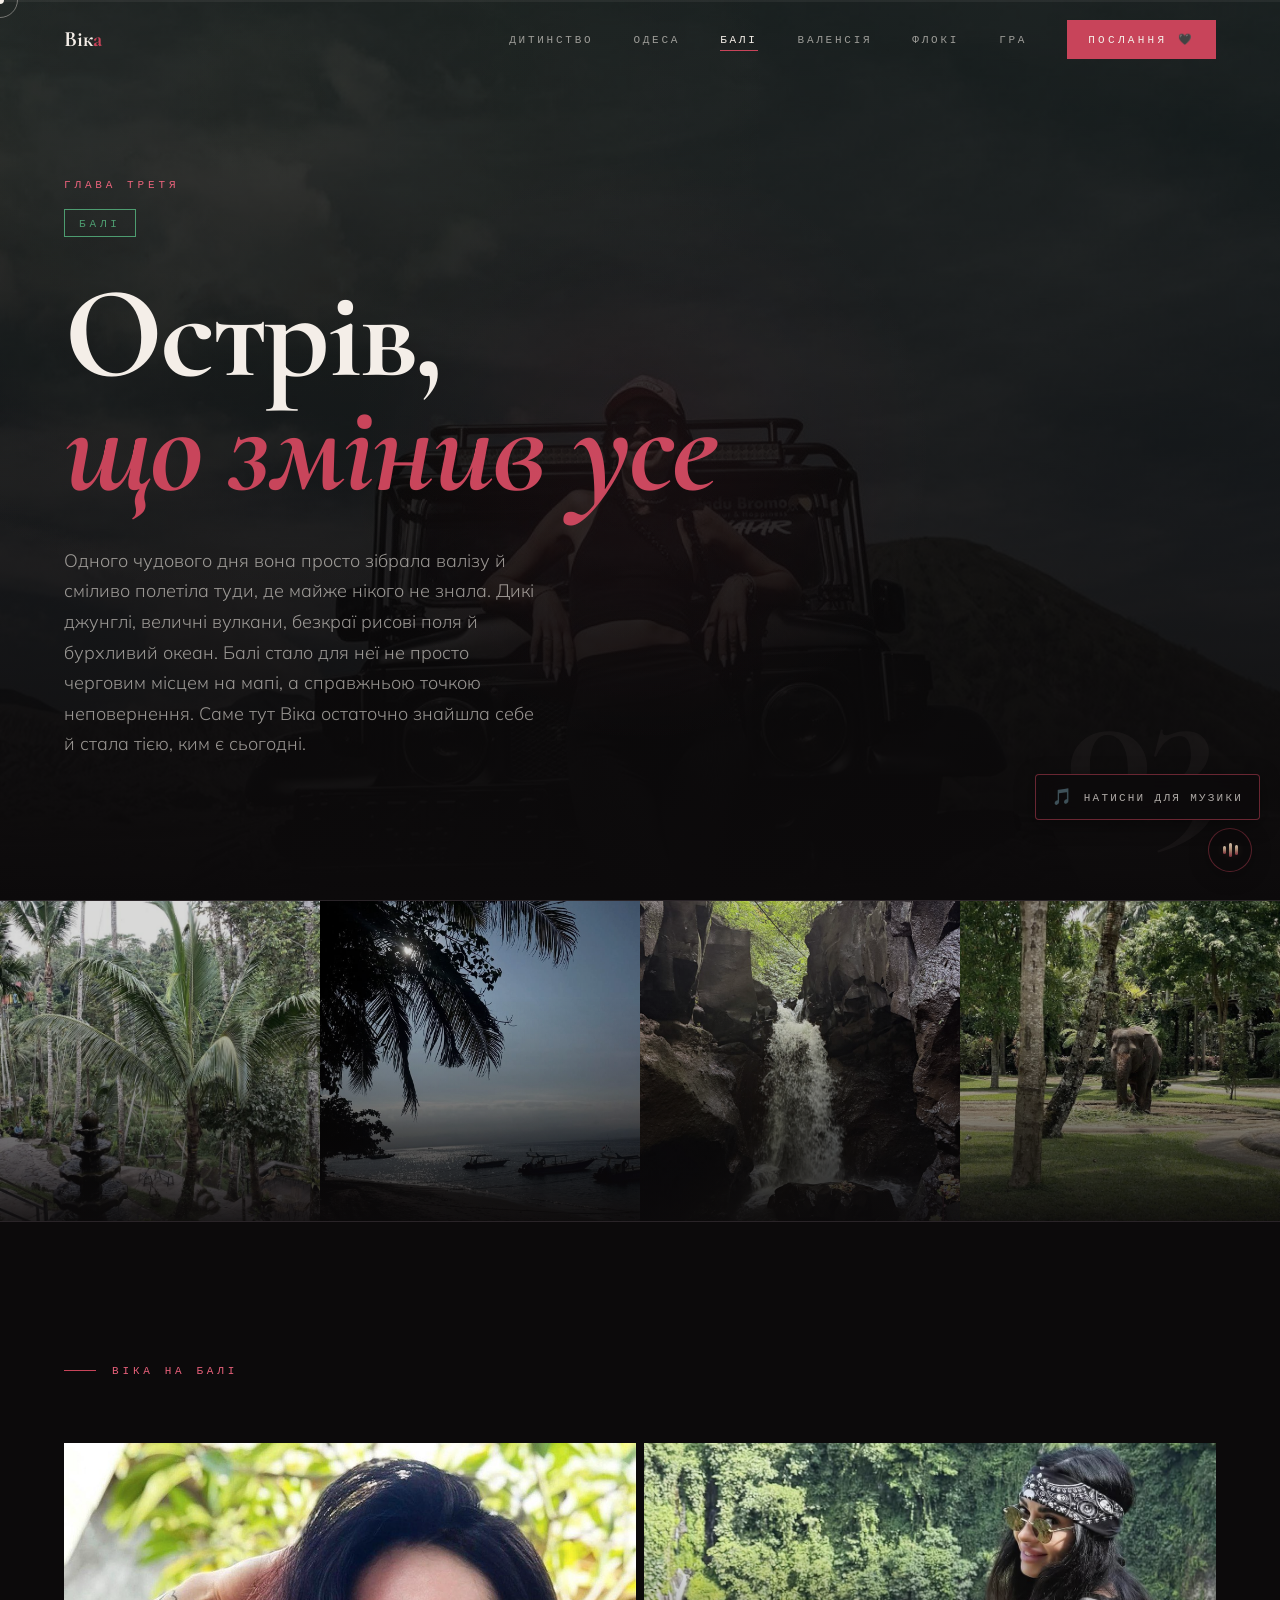
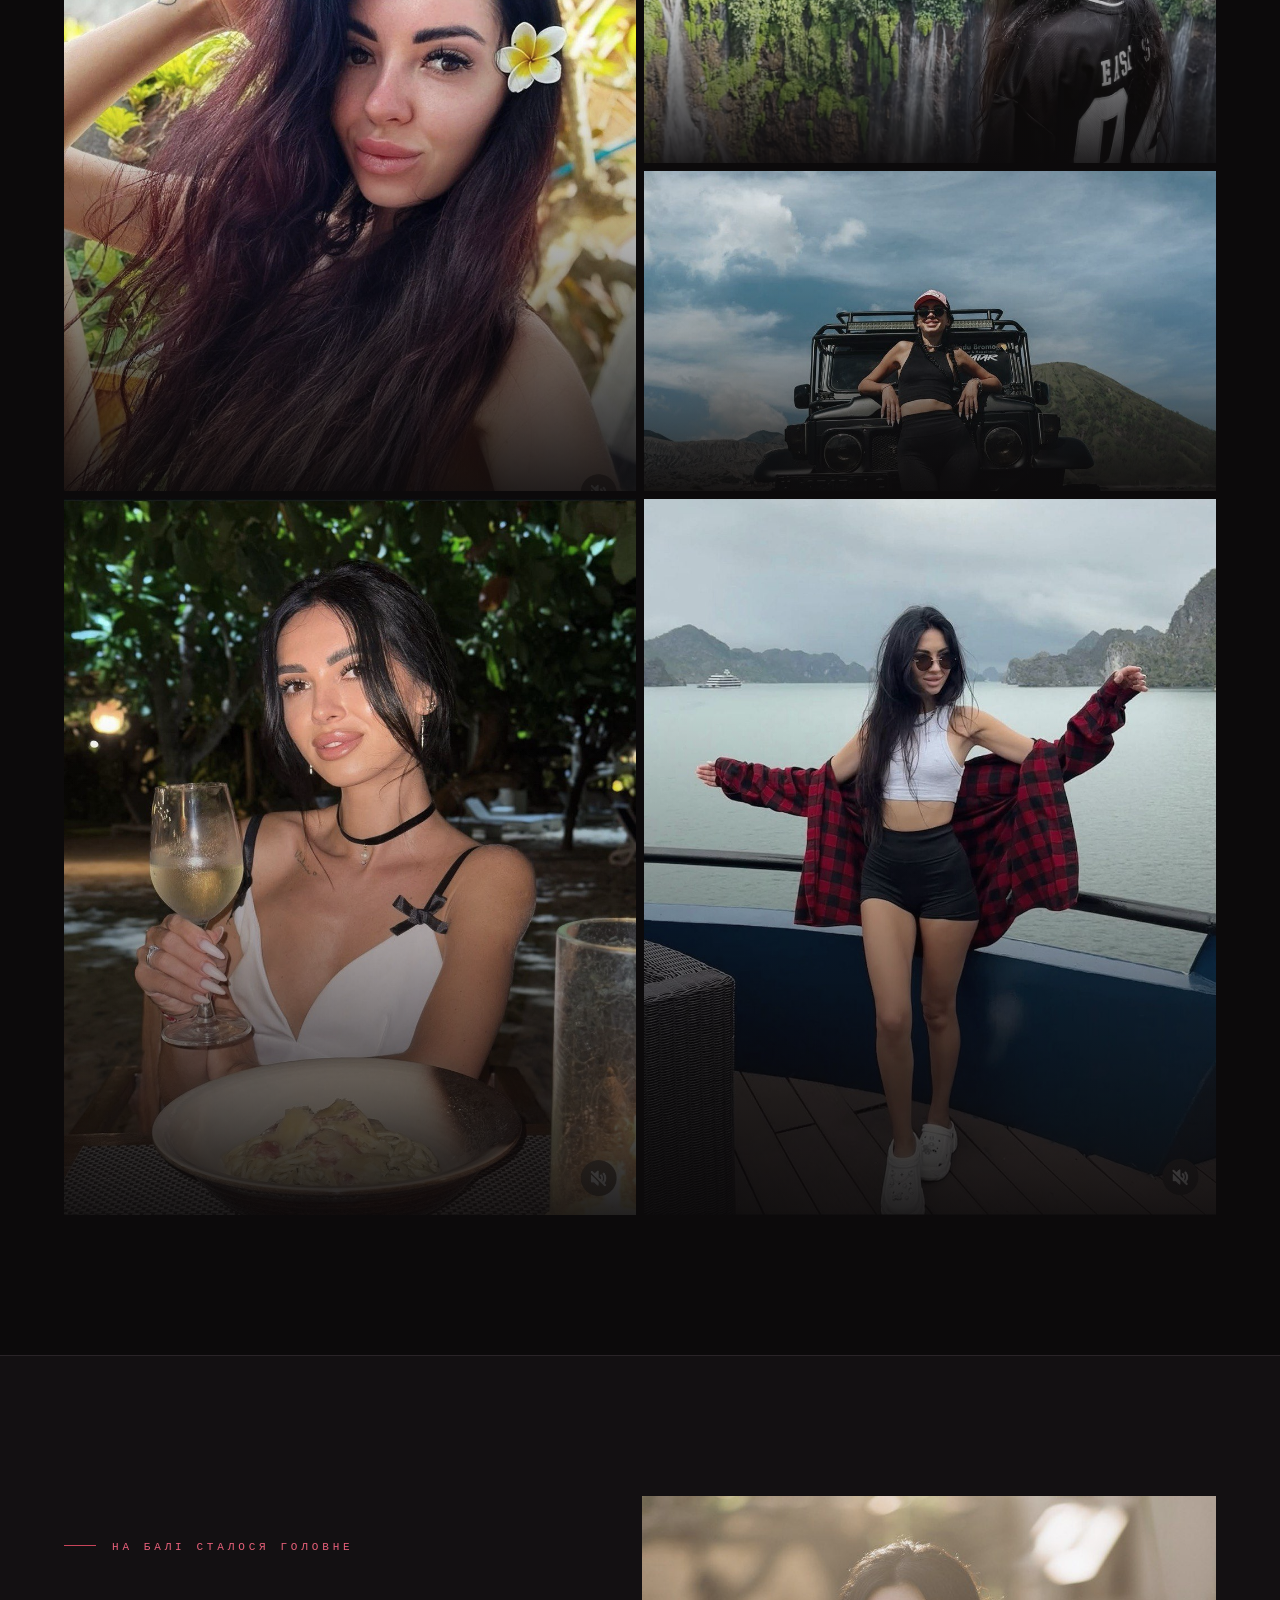
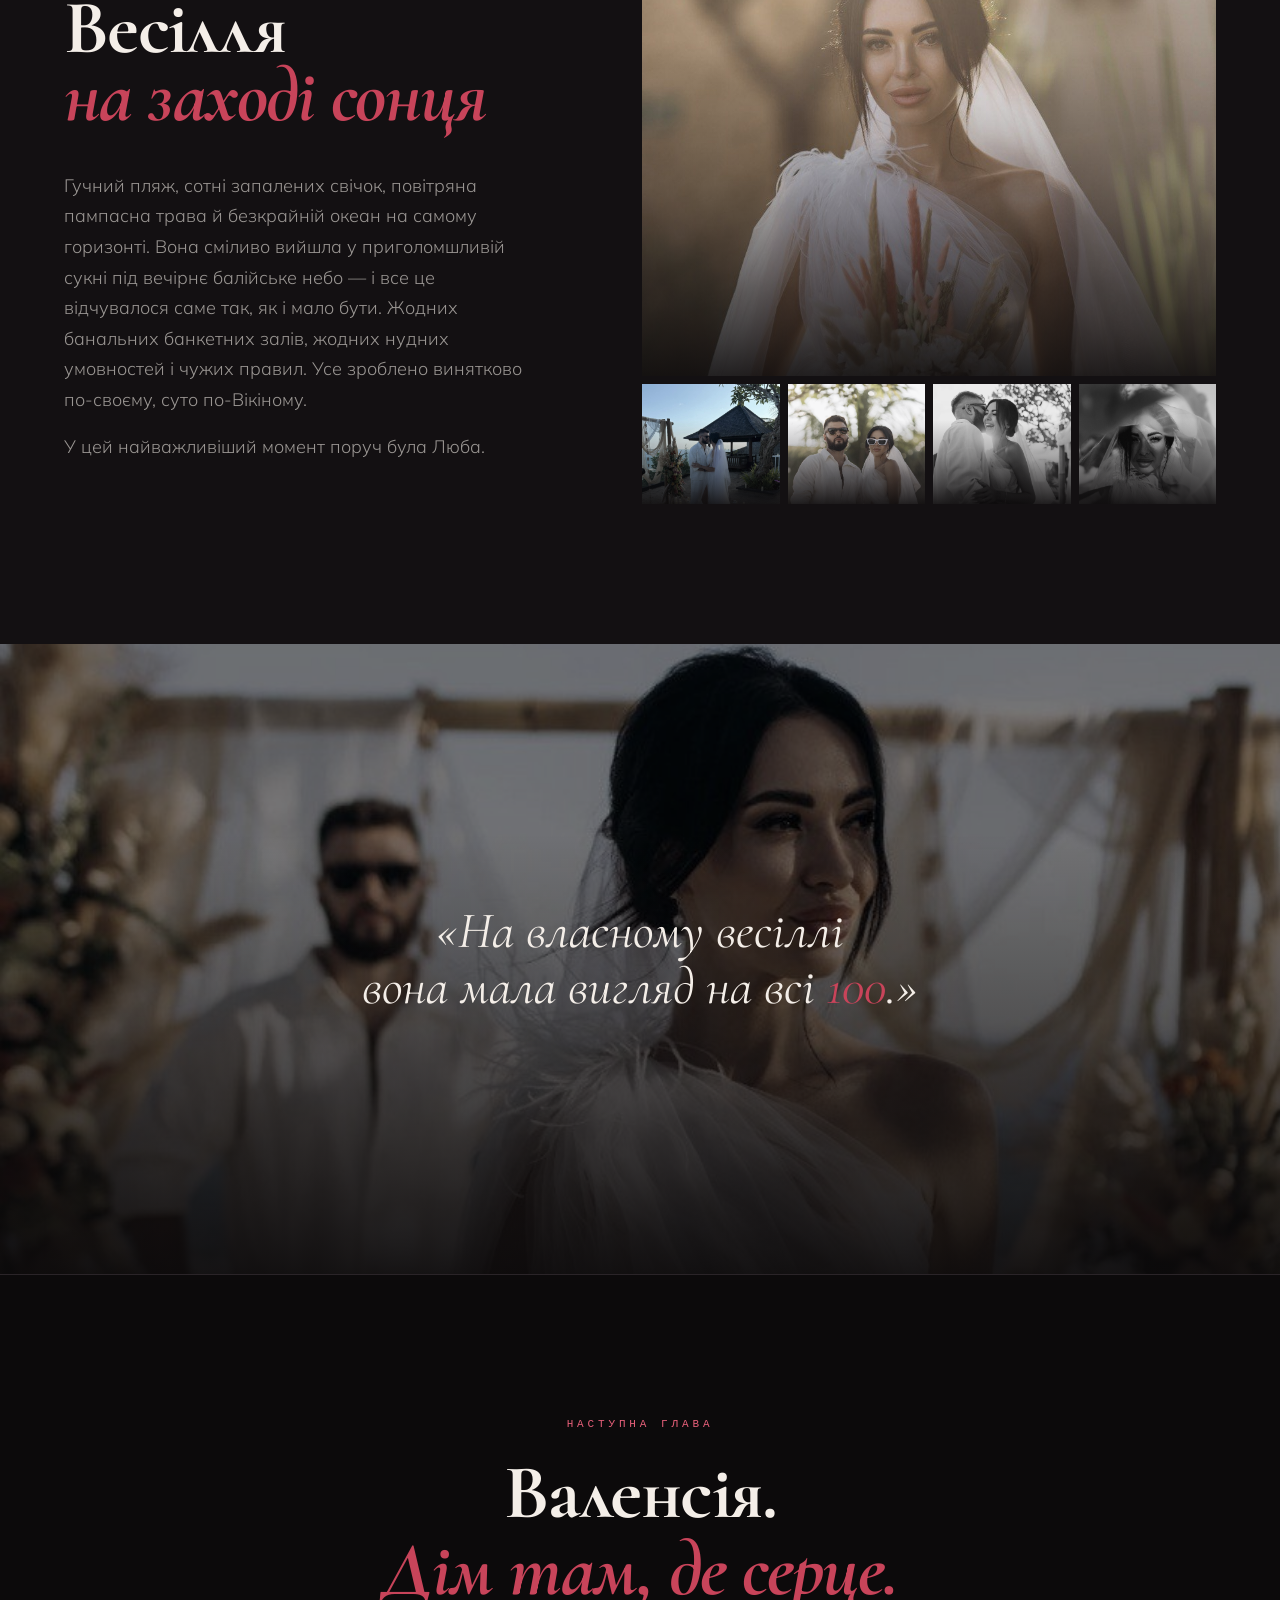
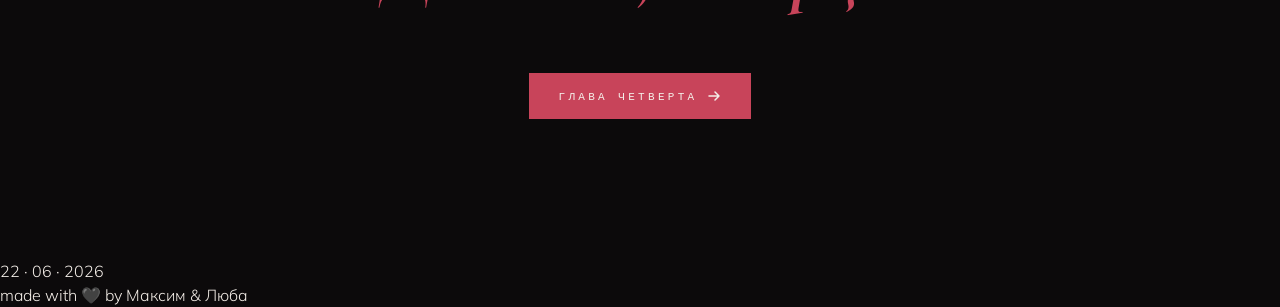
==== pages/bali.html @ 53d46d1b "Add files via upload" ====
<!DOCTYPE html>

<html lang="uk">
<head>
<meta charset="utf-8"/>
<meta content="width=device-width, initial-scale=1.0" name="viewport"/>
<title>Балі — Вікторія</title>
<link rel="preconnect" href="https://fonts.googleapis.com">
<link rel="preconnect" href="https://fonts.gstatic.com" crossorigin>
<link href="../styles/variables.css" rel="stylesheet"/>
<link href="../styles/reset.css" rel="stylesheet"/>
<link href="../styles/base.css" rel="stylesheet"/>
<link href="../styles/animations.css" rel="stylesheet"/>
<link href="../styles/city.css" rel="stylesheet"/>
<link href="../styles/bali.css" rel="stylesheet"/>
<link href="../styles/photo-fix.css" rel="stylesheet"/>
<link href="../styles/premium-enhancements.css" rel="stylesheet"/>
<link href="../favicon.svg" rel="icon" type="image/svg+xml"/><meta content="Балі — Вікторія — інтерактивна сторінка привітання для Віки." name="description"/><meta content="website" property="og:type"/><meta content="Балі — Вікторія" property="og:title"/><meta content="Інтерактивне привітання для Віки." property="og:description"/><meta content="../og-image.jpg" property="og:image"/><meta content="summary_large_image" name="twitter:card"/><meta content="Балі — Вікторія" name="twitter:title"/><meta content="Інтерактивне привітання для Віки." name="twitter:description"/><meta content="../og-image.jpg" name="twitter:image"/></head>
<body>
<div class="cursor-dot"></div>
<div class="cursor-ring"></div>
<div id="page-overlay" style="position:fixed;inset:0;background:var(--black);z-index:999;pointer-events:none;"></div>
<nav class="site-nav" id="siteNav">
<a class="nav-logo" href="../index.html">Вік<span>а</span></a>
<div class="nav-links">
<a class="nav-link" href="childhood.html">Дитинство</a>
<a class="nav-link" href="odessa.html">Одеса</a>
<a class="nav-link active" href="bali.html">Балі</a>
<a class="nav-link" href="valencia.html">Валенсія</a>
<a class="nav-link" href="floki.html">Флокі</a>
<a class="nav-link" href="game.html">Гра</a>
<a class="nav-link btn btn-primary" href="finale.html" style="padding:10px 20px">Послання 🖤</a>
</div>
<button aria-controls="mobileMenu" aria-expanded="false" aria-label="Відкрити меню" class="nav-burger" id="navBurger" type="button"><span></span><span></span><span></span></button>
</nav>
<div aria-hidden="true" class="mobile-menu" id="mobileMenu">
<a class="nav-link" href="../index.html">Головна</a>
<a class="nav-link" href="childhood.html">Дитинство</a>
<a class="nav-link" href="odessa.html">Одеса</a>
<a class="nav-link" href="bali.html">Балі</a>
<a class="nav-link" href="valencia.html">Валенсія</a>
<a class="nav-link" href="floki.html">Флокі</a>
<a class="nav-link" href="game.html">Гра</a>
<a class="nav-link" href="finale.html">Послання 🖤</a>
</div>
<!-- HERO -->
<section class="city-hero bali-hero-section" style="--city-color: var(--bali)">
<div class="city-hero-bg">
<img alt="Віка на Балі" data-fallback="hide" decoding="async" fetchpriority="high" height="1280" loading="eager" src="../assets/images/bali-hero.jpg" width="1025"/>
<div class="city-hero-overlay bali-overlay"></div>
</div>
<div class="city-hero-content">
<div class="city-chapter t-label-rose">Глава третя</div>
<div class="city-tag" style="border-color:var(--bali);color:var(--bali)">Балі</div>
<h1 class="city-hero-title t-display">
        Острів,<br/><em>що змінив усе</em>
</h1>
<p class="t-body city-hero-desc">
        Одного чудового дня вона просто зібрала валізу й сміливо полетіла туди, де майже нікого не знала. 
		Дикі джунглі, величні вулкани, безкраї рисові поля й бурхливий океан. 
		Балі стало для неї не просто черговим місцем на мапі, а справжньою точкою неповернення. 
		Саме тут Віка остаточно знайшла себе й стала тією, ким є сьогодні.
      </p>
</div>
<div class="city-hero-num t-display">03</div>
</section>
<!-- ЛЭНДСКЕЙП БАЛИ -->
<section class="bali-landscapes">
<div class="bali-landscapes-strip">
<div class="bali-land photo-card">
<img alt="Рисові поля на Балі" data-fallback="parent-no-photo" decoding="async" height="1280" loading="lazy" src="../assets/images/bali-landscape-1.jpg" width="720"/>
<div class="photo-card-overlay"></div>
<div class="city-photo-label">Рисові поля</div>
</div>
<div class="bali-land photo-card">
<img alt="Балийський храм" data-fallback="parent-no-photo" decoding="async" height="1280" loading="lazy" src="../assets/images/bali-landscape-2.jpg" width="1097"/>
<div class="photo-card-overlay"></div>
<div class="city-photo-label">Балійський храм</div>
</div>
<div class="bali-land photo-card">
<img alt="Водоспад на Балі" data-fallback="parent-no-photo" decoding="async" height="1280" loading="lazy" src="../assets/images/bali-waterfall.jpg" width="960"/>
<div class="photo-card-overlay"></div>
<div class="city-photo-label">Водоспад</div>
</div>
<div class="bali-land photo-card">
<img alt="Сад на Балі" data-fallback="parent-no-photo" decoding="async" height="1280" loading="lazy" src="../assets/images/bali-garden.jpg" width="720"/>
<div class="photo-card-overlay"></div>
<div class="city-photo-label">Тропічний сад</div>
</div>
</div>
</section>
<!-- ВИКА НА БАЛИ -->
<section class="city-gallery-section">
<div class="city-gallery-inner">
<div class="section-eyebrow reveal">
<span class="t-label-rose">Віка на Балі</span>
</div>
<div class="city-masonry">
<div class="city-photo city-photo-tall photo-card reveal delay-1" data-hover="">
<img alt="Віка на Балі" data-fallback="parent-no-photo" decoding="async" height="1280" loading="lazy" src="../assets/images/bali-2.jpg" width="1038"/>
<div class="photo-card-overlay"></div>
<div class="city-photo-label">Квітка плюмерії</div>
</div>
<div class="city-photo photo-card reveal delay-2" data-hover="">
<img alt="Віка на Балі" data-fallback="parent-no-photo" decoding="async" height="1277" loading="lazy" src="../assets/images/bali-3.jpg" width="1242"/>
<div class="photo-card-overlay"></div>
<div class="city-photo-label">Водоспад — просто фон.</div>
</div>
<div class="city-photo photo-card reveal delay-3" data-hover="">
<img alt="Віка на Балі" data-fallback="parent-no-photo" decoding="async" fetchpriority="high" height="1280" loading="eager" src="../assets/images/bali-hero.jpg" width="1025"/>
<div class="photo-card-overlay"></div>
<div class="city-photo-label">Вулкан Бромо</div>
</div>
<div class="city-photo photo-card reveal delay-4" data-hover="">
<img alt="Вечірня вечеря на Балі" data-fallback="parent-no-photo" decoding="async" height="1280" loading="lazy" src="../assets/images/bali-night-dinner.jpg" width="1022"/>
<div class="photo-card-overlay"></div>
<div class="city-photo-label">Вечеря під пальмами</div>
</div>
<div class="city-photo photo-card reveal delay-4" data-hover="">
<img alt="Моменти Балі" data-fallback="parent-no-photo" decoding="async" height="1280" loading="lazy" src="../assets/images/bali-5.jpg" width="1028"/>
<div class="photo-card-overlay"></div>
<div class="city-photo-label">Море</div>
</div>
</div>
</div>
</section>
<!-- СЕКЦИЯ СВАДЬБА -->
<section class="bali-wedding">
<div class="bali-wedding-inner">
<div class="bali-wedding-text reveal-left">
<div class="section-eyebrow">
<span class="t-label-rose">На Балі сталося головне</span>
</div>
<h2 class="bali-wedding-title t-display">
          Весілля<br/>
<em>на заході сонця</em>
</h2>
<p class="t-body">
          Гучний пляж, сотні запалених свічок, повітряна пампасна трава й безкрайній океан на самому горизонті. 
		  Вона сміливо вийшла у приголомшливій сукні під вечірнє балійське небо — і все це відчувалося саме так, як і мало бути.
		  Жодних банальних банкетних залів, жодних нудних умовностей і чужих правил. 
		  Усе зроблено винятково по-своєму, суто по-Вікіному.
        </p>
<p class="t-body" style="margin-top:var(--space-md)">
          У цей найважливіший момент поруч була Люба.
        </p>
</div>
<div class="bali-wedding-photos reveal-right delay-2">
<div class="bali-wedding-main photo-card">
<img alt="Весілля на Балі" data-fallback="parent-no-photo" decoding="async" fetchpriority="high" height="1280" loading="eager" src="../assets/images/wedding-main.jpg" width="854"/>
<div class="photo-card-overlay"></div>
</div>
<div class="bali-wedding-grid">
<div class="photo-card bali-wed-small">
<img alt="Весільний поцілунок" data-fallback="parent-no-photo" decoding="async" height="1280" loading="lazy" src="../assets/images/wedding-kiss.jpg" width="960"/>
<div class="photo-card-overlay"></div>
</div>
<div class="photo-card bali-wed-small">
<img alt="Весільне фото" data-fallback="parent-no-photo" decoding="async" height="1280" loading="lazy" src="../assets/images/wedding-couple.jpg" width="854"/>
<div class="photo-card-overlay"></div>
</div>
<div class="photo-card bali-wed-small">
<img alt="Весільне фото" data-fallback="parent-no-photo" decoding="async" height="1280" loading="lazy" src="../assets/images/wedding-2.jpg" width="924"/>
<div class="photo-card-overlay"></div>
</div>
<div class="photo-card bali-wed-small">
<img alt="Весільне фото" data-fallback="parent-no-photo" decoding="async" height="1280" loading="lazy" src="../assets/images/wedding-4.jpg" width="854"/>
<div class="photo-card-overlay"></div>
</div>
</div>
</div>
</div>
</section>
<!-- ПОЛНОЭКРАННОЕ ФОТО -->
<section class="bali-fullscreen">
<div class="bali-fs-photo photo-card">
<img alt="Весільне фото" data-fallback="parent-no-photo" decoding="async" height="1280" loading="lazy" src="../assets/images/wedding-3.jpg" width="855"/>
<div class="photo-card-overlay"></div>
</div>
<div class="bali-fs-caption reveal">
<p class="t-display-italic" style="font-size:clamp(24px,4vw,52px);color:var(--white)">
        «На власному весіллі<br/>
        вона мала вигляд на всі <em style="color:var(--rose)">100</em>.»
      </p>
</div>
</section>
<!-- СЛЕДУЮЩАЯ ГЛАВА -->
<section class="ch-next-chapter">
<div class="ch-next-inner">
<div class="ch-next-label t-label-rose reveal">Наступна глава</div>
<h2 class="ch-next-title t-display reveal delay-1">Валенсія.<br/><em>Дім там, де серце.</em></h2>
<a class="btn btn-primary reveal delay-2" href="valencia.html">
        Глава четверта
        <svg fill="none" height="16" viewbox="0 0 16 16" width="16">
<path d="M3 8h10M9 4l4 4-4 4" stroke="currentColor" stroke-linecap="round" stroke-linejoin="round" stroke-width="1.5"></path>
</svg>
</a>
</div>
</section>
<footer class="site-footer">
<div class="footer-inner">
<!-- <div class="footer-logo">Вік<span>а</span></div> -->
<div class="footer-date">22 · 06 · 2026</div>
<div class="footer-heart">made with 🖤 by Максим &amp; Люба</div>
</div>
</footer>
<script src="../scripts/app.js"></script>
<script src="../scripts/premium-enhancements.js"></script>
</body>
</html>
---- styles/variables.css ----
/* ============================================
   ВИКТОРИЯ — ДИЗАЙН-СИСТЕМА
   Концепция: Розовый единорог в чёрных сапогах
   ============================================ */

:root {

  /* --- ЦВЕТА --- */
  --black:        #0C0A0B;
  --black-soft:   #131012;
  --black-card:   #1A1618;
  --black-border: #2A2428;

  --white:        #F4EEE8;
  --white-dim:    rgba(244, 238, 232, 0.6);
  --white-faint:  rgba(244, 238, 232, 0.15);
  --white-ghost:  rgba(244, 238, 232, 0.05);

  /* Основной акцент — тёмная роза */
  --rose:         #C8445A;
  --rose-light:   #E8607A;
  --rose-dark:    #8B2438;
  --rose-glow:    rgba(200, 68, 90, 0.25);

  /* Розовый хаос */
  --pink:         #F0A0B4;
  --pink-soft:    #F5C8D4;
  --pink-pale:    rgba(240, 160, 180, 0.12);

  /* Золото */
  --gold:         #C9A84C;
  --gold-light:   #E2C878;
  --gold-pale:    rgba(201, 168, 76, 0.15);

  /* Нейтральные */
  --grey-dark:    #2E2830;
  --grey-mid:     #5A5260;
  --grey-light:   #9890A0;

  /* Цвета городов */
  --odessa:       #C4956A;
  --bali:         #4A9B6F;
  --valencia:     #D4562A;

  /* --- ТИПОГРАФИКА --- */
  --font-display: 'Cormorant Garamond', Georgia, serif;
  --font-body:    'Mulish', sans-serif;
  --font-mono:    'DM Mono', monospace;

  /* Размеры */
  --text-xs:    11px;
  --text-sm:    13px;
  --text-base:  16px;
  --text-md:    18px;
  --text-lg:    22px;
  --text-xl:    28px;
  --text-2xl:   36px;
  --text-3xl:   48px;
  --text-4xl:   64px;
  --text-hero:  clamp(64px, 14vw, 160px);
  --text-giant: clamp(80px, 18vw, 220px);

  /* --- ОТСТУПЫ --- */
  --space-xs:   4px;
  --space-sm:   8px;
  --space-md:   16px;
  --space-lg:   24px;
  --space-xl:   40px;
  --space-2xl:  64px;
  --space-3xl:  100px;
  --space-4xl:  140px;

  --page-padding: clamp(20px, 5vw, 80px);

  /* --- BORDER RADIUS --- */
  --radius-sm:  4px;
  --radius-md:  8px;
  --radius-lg:  16px;
  --radius-xl:  32px;
  --radius-full: 9999px;

  /* --- ТЕНИ --- */
  --shadow-sm:    0 2px 8px rgba(0,0,0,0.3);
  --shadow-md:    0 8px 32px rgba(0,0,0,0.4);
  --shadow-lg:    0 20px 60px rgba(0,0,0,0.5);
  --shadow-rose:  0 8px 32px rgba(200,68,90,0.3);
  --shadow-gold:  0 8px 32px rgba(201,168,76,0.2);

  /* --- ПЕРЕХОДЫ --- */
  --ease-out:    cubic-bezier(0.16, 1, 0.3, 1);
  --ease-spring: cubic-bezier(0.34, 1.56, 0.64, 1);
  --ease-smooth: cubic-bezier(0.4, 0, 0.2, 1);

  --duration-fast:   150ms;
  --duration-mid:    300ms;
  --duration-slow:   600ms;
  --duration-slower: 1000ms;

  /* --- Z-ИНДЕКСЫ --- */
  --z-base:    1;
  --z-above:   10;
  --z-modal:   100;
  --z-overlay: 500;
  --z-top:     1000;

  /* --- СЕТКА --- */
  --max-width: 1400px;
  --col-gap:   clamp(16px, 3vw, 32px);
}

/* Медиа-переменные */
@media (max-width: 768px) {
  :root {
    --page-padding: 20px;
    --space-3xl: 60px;
    --space-4xl: 80px;
  }
}
---- styles/base.css ----
/* ============================================
   BASE STYLES
   ============================================ */

@import url('https://fonts.googleapis.com/css2?family=Cormorant+Garamond:ital,wght@0,300;0,400;0,600;0,700;1,300;1,400;1,600;1,700&family=Mulish:wght@300;400;500;600&family=DM+Mono:ital@0;1&display=swap');

body {
  background-color: var(--black);
  color: var(--white);
  font-family: var(--font-body);
  font-weight: 300;
  font-size: var(--text-base);
  cursor: none;
  overflow-x: hidden;
}

/* ============================================
   КАСТОМНЫЙ КУРСОР
   ============================================ */

.cursor {
  position: fixed;
  pointer-events: none;
  z-index: var(--z-top);
  mix-blend-mode: difference;
}

.cursor-dot {
  position: fixed;
  width: 8px;
  height: 8px;
  background: var(--white);
  border-radius: 50%;
  transform: translate(-50%, -50%);
  pointer-events: none;
  z-index: var(--z-top);
  transition: width var(--duration-mid) var(--ease-out),
              height var(--duration-mid) var(--ease-out),
              background var(--duration-mid);
}

.cursor-ring {
  position: fixed;
  width: 36px;
  height: 36px;
  border: 1px solid rgba(244, 238, 232, 0.4);
  border-radius: 50%;
  transform: translate(-50%, -50%);
  pointer-events: none;
  z-index: calc(var(--z-top) - 1);
  transition: width 0.2s var(--ease-out),
              height 0.2s var(--ease-out),
              border-color var(--duration-mid);
}

body.cursor-hover .cursor-dot {
  width: 14px;
  height: 14px;
  background: var(--rose-light);
}

body.cursor-hover .cursor-ring {
  width: 56px;
  height: 56px;
  border-color: rgba(200, 68, 90, 0.5);
}

/* ============================================
   ТИПОГРАФИКА
   ============================================ */

.t-display {
  font-family: var(--font-display);
  font-weight: 700;
  line-height: 0.9;
  letter-spacing: -0.02em;
}

.t-display-italic {
  font-family: var(--font-display);
  font-style: italic;
  font-weight: 400;
  line-height: 1.1;
}

.t-label {
  font-family: var(--font-mono);
  font-size: var(--text-xs);
  letter-spacing: 0.35em;
  text-transform: uppercase;
  color: var(--grey-light);
}

.t-label-rose {
  font-family: var(--font-mono);
  font-size: var(--text-xs);
  letter-spacing: 0.35em;
  text-transform: uppercase;
  color: var(--rose-light);
}

.t-body {
  font-family: var(--font-body);
  font-weight: 300;
  font-size: var(--text-md);
  line-height: 1.7;
  color: var(--white-dim);
}

/* ============================================
   НАВИГАЦИЯ (общая для всех страниц)
   ============================================ */

.site-nav {
  position: fixed;
  top: 0;
  left: 0;
  right: 0;
  z-index: var(--z-modal);
  padding: 20px var(--page-padding);
  display: flex;
  align-items: center;
  justify-content: space-between;
  transition: background var(--duration-slow);
}

.site-nav.scrolled {
  background: rgba(12, 10, 11, 0.92);
  backdrop-filter: blur(20px);
  -webkit-backdrop-filter: blur(20px);
  border-bottom: 1px solid var(--black-border);
}

.nav-logo {
  font-family: var(--font-display);
  font-size: 22px;
  font-weight: 700;
  letter-spacing: -0.01em;
  color: var(--white);
}

.nav-logo span {
  color: var(--rose);
}

.nav-links {
  display: flex;
  align-items: center;
  gap: var(--space-xl);
}

.nav-link {
  font-family: var(--font-mono);
  font-size: var(--text-xs);
  letter-spacing: 0.25em;
  text-transform: uppercase;
  color: var(--white-dim);
  transition: color var(--duration-mid);
  position: relative;
}

.nav-link::after {
  content: '';
  position: absolute;
  bottom: -3px;
  left: 0;
  width: 0;
  height: 1px;
  background: var(--rose);
  transition: width var(--duration-mid) var(--ease-out);
}

.nav-link:hover,
.nav-link.active {
  color: var(--white);
}

.nav-link:hover::after,
.nav-link.active::after {
  width: 100%;
}

.nav-burger {
  display: none;
  flex-direction: column;
  gap: 5px;
  width: 28px;
  cursor: pointer;
  padding: 4px;
}

.nav-burger span {
  display: block;
  height: 1px;
  background: var(--white);
  transition: all var(--duration-mid);
}

/* ============================================
   БЕГУЩАЯ СТРОКА
   ============================================ */

.marquee-bar {
  background: var(--rose);
  padding: 7px 0;
  overflow: hidden;
  white-space: nowrap;
}

.marquee-inner {
  display: inline-flex;
  animation: marqueeScroll 18s linear infinite;
}

.marquee-item {
  font-family: var(--font-mono);
  font-size: var(--text-xs);
  letter-spacing: 0.3em;
  text-transform: uppercase;
  color: var(--black);
  padding: 0 var(--space-xl);
}

.marquee-dot {
  color: rgba(12,10,11,0.4);
}

@keyframes marqueeScroll {
  from { transform: translateX(0); }
  to   { transform: translateX(-50%); }
}

/* ============================================
   СЕКЦИЯ-ЗАГОЛОВОК (общий паттерн)
   ============================================ */

.section-eyebrow {
  display: flex;
  align-items: center;
  gap: var(--space-md);
  margin-bottom: var(--space-xl);
}

.section-eyebrow::before {
  content: '';
  width: 32px;
  height: 1px;
  background: var(--rose);
  flex-shrink: 0;
}

/* ============================================
   КНОПКИ
   ============================================ */

.btn {
  display: inline-flex;
  align-items: center;
  gap: var(--space-sm);
  font-family: var(--font-mono);
  font-size: var(--text-xs);
  letter-spacing: 0.3em;
  text-transform: uppercase;
  padding: 14px 28px;
  border: 1px solid;
  transition: all var(--duration-mid) var(--ease-out);
  position: relative;
  overflow: hidden;
  cursor: none;
}

.btn::before {
  content: '';
  position: absolute;
  inset: 0;
  transform: translateX(-102%);
  transition: transform var(--duration-mid) var(--ease-out);
}

.btn:hover::before {
  transform: translateX(0);
}

.btn-primary {
  background: var(--rose);
  border-color: var(--rose);
  color: var(--white);
}

.btn-primary::before {
  background: var(--rose-dark);
}

.btn-primary:hover {
  box-shadow: var(--shadow-rose);
}

.btn-outline {
  background: transparent;
  border-color: rgba(244,238,232,0.25);
  color: var(--white-dim);
}

.btn-outline::before {
  background: var(--white-faint);
}

.btn-outline:hover {
  color: var(--white);
  border-color: rgba(244,238,232,0.5);
}

.btn-gold {
  background: transparent;
  border-color: var(--gold);
  color: var(--gold);
}

.btn-gold::before {
  background: var(--gold-pale);
}

/* ============================================
   КАРТОЧКИ ФОТО (общий паттерн)
   ============================================ */

.photo-card {
  position: relative;
  overflow: hidden;
}

.photo-card img {
  width: 100%;
  height: 100%;
  object-fit: cover;
  object-position: top center;
  transition: transform var(--duration-slow) var(--ease-out),
              filter var(--duration-slow);
  filter: saturate(0.85) contrast(1.05);
}

.photo-card:hover img {
  transform: scale(1.04);
  filter: saturate(1) contrast(1.05);
}

.photo-card-overlay {
  position: absolute;
  inset: 0;
  background: linear-gradient(
    to top,
    rgba(12,10,11,0.9) 0%,
    rgba(12,10,11,0.3) 40%,
    transparent 70%
  );
  pointer-events: none;
}

/* ============================================
   РАЗДЕЛИТЕЛИ
   ============================================ */

.divider {
  width: 100%;
  height: 1px;
  background: var(--black-border);
}

.divider-rose {
  width: 60px;
  height: 2px;
  background: var(--rose);
}

/* ============================================
   УТИЛИТЫ
   ============================================ */

.visually-hidden {
  position: absolute;
  width: 1px;
  height: 1px;
  padding: 0;
  margin: -1px;
  overflow: hidden;
  clip: rect(0,0,0,0);
  border: 0;
}

/* ============================================
   МОБИЛЬНОЕ МЕНЮ
   ============================================ */

.mobile-menu {
  position: fixed;
  inset: 0;
  background: var(--black);
  z-index: calc(var(--z-modal) - 1);
  display: flex;
  flex-direction: column;
  align-items: center;
  justify-content: center;
  gap: var(--space-xl);
  transform: translateX(100%);
  transition: transform var(--duration-slow) var(--ease-out);
}

.mobile-menu.open {
  transform: translateX(0);
}

.mobile-menu .nav-link {
  font-family: var(--font-display);
  font-size: var(--text-3xl);
  font-weight: 700;
  letter-spacing: 0;
  text-transform: none;
  color: var(--white);
}

/* ============================================
   АДАПТИВНОСТЬ НАВИГАЦИИ
   ============================================ */

@media (max-width: 900px) {
  .nav-links { display: none; }
  .nav-burger { display: flex; }
}

/* ============================================
   SCROLL REVEAL (базовый класс)
   ============================================ */

.reveal {
  opacity: 0;
  transform: translateY(32px);
  transition: opacity var(--duration-slow) var(--ease-out),
              transform var(--duration-slow) var(--ease-out);
}

.reveal.revealed {
  opacity: 1;
  transform: translateY(0);
}

.reveal-left {
  opacity: 0;
  transform: translateX(-32px);
  transition: opacity var(--duration-slow) var(--ease-out),
              transform var(--duration-slow) var(--ease-out);
}

.reveal-left.revealed {
  opacity: 1;
  transform: translateX(0);
}

.reveal-right {
  opacity: 0;
  transform: translateX(32px);
  transition: opacity var(--duration-slow) var(--ease-out),
              transform var(--duration-slow) var(--ease-out);
}

.reveal-right.revealed {
  opacity: 1;
  transform: translateX(0);
}

/* Задержки */
.delay-1 { transition-delay: 0.1s; }
.delay-2 { transition-delay: 0.2s; }
.delay-3 { transition-delay: 0.3s; }
.delay-4 { transition-delay: 0.4s; }
.delay-5 { transition-delay: 0.5s; }
.delay-6 { transition-delay: 0.6s; }


/* Доступний фокус для клавіатурної навігації */
:focus-visible {
  outline: 2px solid var(--rose-light);
  outline-offset: 4px;
}

.mobile-menu[aria-hidden="true"] {
  visibility: hidden;
}

.mobile-menu.open[aria-hidden="false"] {
  visibility: visible;
}
---- styles/animations.css ----
/* ============================================
   АНИМАЦИИ
   ============================================ */

/* --- Появление --- */

@keyframes fadeIn {
  from { opacity: 0; }
  to   { opacity: 1; }
}

@keyframes fadeInUp {
  from {
    opacity: 0;
    transform: translateY(40px);
  }
  to {
    opacity: 1;
    transform: translateY(0);
  }
}

@keyframes fadeInDown {
  from {
    opacity: 0;
    transform: translateY(-30px);
  }
  to {
    opacity: 1;
    transform: translateY(0);
  }
}

@keyframes fadeInLeft {
  from {
    opacity: 0;
    transform: translateX(-40px);
  }
  to {
    opacity: 1;
    transform: translateX(0);
  }
}

@keyframes fadeInRight {
  from {
    opacity: 0;
    transform: translateX(40px);
  }
  to {
    opacity: 1;
    transform: translateX(0);
  }
}

@keyframes scaleIn {
  from {
    opacity: 0;
    transform: scale(0.85);
  }
  to {
    opacity: 1;
    transform: scale(1);
  }
}

@keyframes popIn {
  from {
    opacity: 0;
    transform: scale(0.5);
  }
  50% {
    transform: scale(1.08);
  }
  to {
    opacity: 1;
    transform: scale(1);
  }
}

/* --- Текст --- */

@keyframes textReveal {
  from {
    clip-path: inset(0 100% 0 0);
    opacity: 0;
  }
  to {
    clip-path: inset(0 0% 0 0);
    opacity: 1;
  }
}

@keyframes typewriter {
  from { width: 0; }
  to   { width: 100%; }
}

/* --- Декоративные --- */

@keyframes float {
  0%, 100% { transform: translateY(0px); }
  50%       { transform: translateY(-12px); }
}

@keyframes floatRotate {
  0%, 100% {
    transform: translateY(0px) rotate(0deg);
  }
  33% {
    transform: translateY(-8px) rotate(2deg);
  }
  66% {
    transform: translateY(-4px) rotate(-1deg);
  }
}

@keyframes rotateSlow {
  from { transform: rotate(0deg); }
  to   { transform: rotate(360deg); }
}

@keyframes rotateReverse {
  from { transform: rotate(0deg); }
  to   { transform: rotate(-360deg); }
}

@keyframes pulse {
  0%, 100% {
    box-shadow: 0 0 0 0 var(--rose-glow);
  }
  50% {
    box-shadow: 0 0 0 16px transparent;
  }
}

@keyframes shimmer {
  from { background-position: -200% center; }
  to   { background-position: 200% center; }
}

@keyframes breathe {
  0%, 100% { opacity: 0.4; }
  50%       { opacity: 0.8; }
}

/* --- Страница загрузки --- */

@keyframes introMaskOut {
  0%   { transform: scaleY(1); transform-origin: bottom; }
  100% { transform: scaleY(0); transform-origin: bottom; }
}

@keyframes counterCount {
  from { opacity: 0.3; }
  to   { opacity: 1; }
}

/* --- Скролл-индикатор --- */

@keyframes scrollBounce {
  0%, 100% {
    transform: translateY(0);
    opacity: 1;
  }
  50% {
    transform: translateY(8px);
    opacity: 0.5;
  }
}

@keyframes lineSlide {
  0%   { transform: scaleY(0); transform-origin: top; opacity: 0; }
  40%  { transform: scaleY(1); transform-origin: top; opacity: 1; }
  60%  { transform: scaleY(1); transform-origin: bottom; opacity: 1; }
  100% { transform: scaleY(0); transform-origin: bottom; opacity: 0; }
}

/* --- Конфетти --- */

@keyframes confettiFall {
  0% {
    transform: translateY(-20px) rotate(0deg);
    opacity: 1;
  }
  100% {
    transform: translateY(110vh) rotate(720deg);
    opacity: 0;
  }
}

/* --- Сердечко --- */

@keyframes heartBeat {
  0%, 100% { transform: scale(1); }
  15%       { transform: scale(1.25); }
  30%       { transform: scale(1); }
  45%       { transform: scale(1.15); }
}

/* --- Сияние --- */

@keyframes glowPulse {
  0%, 100% {
    text-shadow: 0 0 20px rgba(200,68,90,0.3);
  }
  50% {
    text-shadow: 0 0 60px rgba(200,68,90,0.7), 0 0 100px rgba(200,68,90,0.3);
  }
}

/* --- Утилиты для применения анимаций --- */

.anim-fadeIn        { animation: fadeIn var(--duration-slow) var(--ease-out) both; }
.anim-fadeInUp      { animation: fadeInUp var(--duration-slow) var(--ease-out) both; }
.anim-fadeInLeft    { animation: fadeInLeft var(--duration-slow) var(--ease-out) both; }
.anim-fadeInRight   { animation: fadeInRight var(--duration-slow) var(--ease-out) both; }
.anim-scaleIn       { animation: scaleIn var(--duration-slow) var(--ease-out) both; }
.anim-float         { animation: float 4s ease-in-out infinite; }
.anim-floatRotate   { animation: floatRotate 5s ease-in-out infinite; }
.anim-rotateSlow    { animation: rotateSlow 12s linear infinite; }
.anim-rotateReverse { animation: rotateReverse 16s linear infinite; }
.anim-breathe       { animation: breathe 3s ease-in-out infinite; }
.anim-heartBeat     { animation: heartBeat 1.5s ease-in-out infinite; }
.anim-glowPulse     { animation: glowPulse 2.5s ease-in-out infinite; }
---- styles/city.css ----
/* ============================================
   CITY.CSS — общие стили для страниц городов
   ============================================ */

.city-hero {
  position: relative;
  min-height: 100vh;
  display: flex;
  align-items: flex-end;
  padding: var(--space-4xl) var(--page-padding);
  overflow: hidden;
}

.city-hero-bg {
  position: absolute;
  inset: 0;
}

.city-hero-bg img {
  width: 100%; height: 100%;
  object-fit: cover;
  object-position: center top;
  filter: saturate(0.5) brightness(0.3);
}

.city-hero-overlay {
  position: absolute;
  inset: 0;
  background: linear-gradient(
    to top,
    rgba(12,10,11,1) 0%,
    rgba(12,10,11,0.55) 50%,
    rgba(12,10,11,0.15) 100%
  );
}

.bali-overlay {
  background: linear-gradient(
    to top,
    rgba(12,10,11,1) 0%,
    rgba(12,10,11,0.6) 40%,
    rgba(10,20,12,0.3) 100%
  );
}

.city-hero-content {
  position: relative;
  z-index: 2;
  max-width: 680px;
  animation: fadeInUp 0.9s var(--ease-out) 0.1s both;
}

.city-chapter {
  margin-bottom: var(--space-md);
}

.city-tag {
  display: inline-block;
  font-family: var(--font-mono);
  font-size: var(--text-xs);
  letter-spacing: 0.35em;
  text-transform: uppercase;
  padding: 5px 14px;
  border: 1px solid;
  margin-bottom: var(--space-xl);
}

.city-hero-title {
  font-size: clamp(52px, 11vw, 130px);
  line-height: 0.88;
  margin-bottom: var(--space-xl);
  color: var(--white);
}

.city-hero-title em {
  color: var(--rose);
  font-style: italic;
}

.city-hero-desc {
  max-width: 480px;
}

.city-hero-num {
  position: absolute;
  right: var(--page-padding);
  bottom: var(--space-2xl);
  font-size: clamp(80px, 16vw, 180px);
  color: rgba(244,238,232,0.04);
  line-height: 1;
  z-index: 1;
  user-select: none;
}

/* ГАЛЕРЕЯ */
.city-gallery-section {
  padding: var(--space-4xl) var(--page-padding);
  background: var(--black);
  border-top: 1px solid var(--black-border);
}

.city-gallery-inner {
  max-width: var(--max-width);
  margin: 0 auto;
}

.city-masonry {
  display: grid;
  grid-template-columns: repeat(2, 1fr);
  grid-template-rows: 320px 320px;
  gap: var(--space-sm);
  margin-top: var(--space-2xl);
}

.city-photo {
  position: relative;
  overflow: hidden;
}

.city-photo-tall {
  grid-row: 1 / 3;
}

.city-photo img {
  width: 100%; height: 100%;
  object-fit: cover;
  object-position: center top;
  filter: saturate(0.8);
  transition: transform var(--duration-slow) var(--ease-out), filter var(--duration-slow);
}

.city-photo:hover img {
  transform: scale(1.05);
  filter: saturate(1);
}

.city-photo-label {
  position: absolute;
  bottom: 12px; left: 12px;
  font-family: var(--font-mono);
  font-size: 9px;
  letter-spacing: 0.2em;
  text-transform: uppercase;
  color: rgba(244,238,232,0.7);
  background: rgba(12,10,11,0.8);
  padding: 5px 8px;
  opacity: 0;
  transform: translateY(6px);
  transition: opacity var(--duration-mid), transform var(--duration-mid);
}

.city-photo:hover .city-photo-label {
  opacity: 1;
  transform: translateY(0);
}

/* ФАКТЫ */
.city-facts {
  padding: var(--space-4xl) var(--page-padding);
  background: var(--black-soft);
  border-top: 1px solid var(--black-border);
}

.city-facts-inner {
  max-width: var(--max-width);
  margin: 0 auto;
}

.city-facts-title {
  font-size: clamp(36px, 5.5vw, 72px);
  margin-bottom: var(--space-3xl);
  line-height: 0.9;
}

.city-facts-title em {
  color: var(--rose);
  font-style: italic;
}

.city-facts-grid {
  display: grid;
  grid-template-columns: repeat(4, 1fr);
  gap: var(--col-gap);
}

.city-fact {
  padding: var(--space-xl);
  border: 1px solid var(--black-border);
  background: var(--black-card);
  transition: border-color var(--duration-mid), transform var(--duration-mid);
}

.city-fact:hover {
  border-color: var(--rose);
  transform: translateY(-4px);
}

.city-fact-icon {
  font-size: 28px;
  margin-bottom: var(--space-md);
  display: block;
}

.city-fact-title {
  font-family: var(--font-display);
  font-size: var(--text-xl);
  font-weight: 700;
  color: var(--white);
  margin-bottom: var(--space-sm);
}

.city-fact-text {
  font-size: var(--text-sm);
  color: var(--white-dim);
  line-height: 1.65;
  font-weight: 300;
}

/* ЦИТАТА */
.city-quote {
  padding: var(--space-4xl) var(--page-padding);
  background: var(--black);
  border-top: 1px solid var(--black-border);
}

.city-quote-inner {
  max-width: 900px;
  margin: 0 auto;
  text-align: center;
}

.city-quote-text {
  font-size: clamp(22px, 4vw, 48px);
  line-height: 1.35;
  color: var(--white);
}

.city-quote-text em {
  color: var(--rose);
  font-style: normal;
}

/* СЛЕДУЮЩАЯ ГЛАВА (переиспользуется из childhood.css) */
.ch-next-chapter {
  padding: var(--space-4xl) var(--page-padding);
  background: var(--black);
  border-top: 1px solid var(--black-border);
  text-align: center;
  display: flex;
  flex-direction: column;
  align-items: center;
}

.ch-next-label { margin-bottom: var(--space-lg); }

.ch-next-title {
  font-size: clamp(36px, 6vw, 80px);
  margin-bottom: var(--space-2xl);
  line-height: 1;
}

.ch-next-title em {
  color: var(--rose);
  font-style: italic;
}

/* АДАПТИВНОСТЬ */
@media (max-width: 1024px) {
  .city-facts-grid {
    grid-template-columns: repeat(2, 1fr);
  }
}

@media (max-width: 768px) {
  .city-hero { padding-top: 100px; }

  .city-masonry {
    grid-template-columns: 1fr;
    grid-template-rows: repeat(4, 240px);
  }

  .city-photo-tall { grid-row: auto; }

  .city-facts-grid {
    grid-template-columns: 1fr;
  }
}
---- styles/bali.css ----
/* ============================================
   BALI.CSS
   ============================================ */

.bali-landscapes {
  border-top: 1px solid var(--black-border);
  background: var(--black-soft);
}

.bali-landscapes-strip {
  display: grid;
  grid-template-columns: repeat(4, 1fr);
  height: clamp(180px, 28vw, 320px);
}

.bali-land {
  overflow: hidden;
  position: relative;
}

.bali-land img {
  width: 100%; height: 100%;
  object-fit: cover;
  filter: saturate(0.7) brightness(0.85);
  transition: filter var(--duration-slow), transform var(--duration-slow);
}

.bali-land:hover img {
  filter: saturate(1) brightness(1);
  transform: scale(1.05);
}

/* СВАДЬБА */
.bali-wedding {
  padding: var(--space-4xl) var(--page-padding);
  background: var(--black-soft);
  border-top: 1px solid var(--black-border);
}

.bali-wedding-inner {
  max-width: var(--max-width);
  margin: 0 auto;
  display: grid;
  grid-template-columns: 1fr 1.2fr;
  gap: clamp(40px, 8vw, 100px);
  align-items: center;
}

.bali-wedding-title {
  font-size: clamp(40px, 6vw, 76px);
  margin-bottom: var(--space-xl);
  line-height: 0.9;
}

.bali-wedding-title em {
  color: var(--rose);
  font-style: italic;
}

.bali-wedding-photos {
  display: flex;
  flex-direction: column;
  gap: var(--space-sm);
}

.bali-wedding-main {
  height: clamp(300px, 45vw, 480px);
  overflow: hidden;
}

.bali-wedding-main img {
  width: 100%; height: 100%;
  object-fit: cover;
  object-position: top;
  filter: saturate(0.85);
  transition: filter var(--duration-slow), transform var(--duration-slow);
}

.bali-wedding-main:hover img {
  filter: saturate(1);
  transform: scale(1.03);
}

.bali-wedding-grid {
  display: grid;
  grid-template-columns: repeat(4, 1fr);
  gap: var(--space-sm);
  height: 120px;
}

.bali-wed-small {
  overflow: hidden;
}

.bali-wed-small img {
  width: 100%; height: 100%;
  object-fit: cover;
  object-position: top;
  filter: saturate(0.7);
  transition: filter var(--duration-mid), transform var(--duration-mid);
}

.bali-wed-small:hover img {
  filter: saturate(1);
  transform: scale(1.08);
}

/* ПОЛНОЭКРАННОЕ ФОТО */
.bali-fullscreen {
  position: relative;
  height: clamp(400px, 70vh, 700px);
  overflow: hidden;
}

.bali-fs-photo {
  width: 100%;
  height: 100%;
}

.bali-fs-photo img {
  width: 100%; height: 100%;
  object-fit: cover;
  object-position: top;
  filter: saturate(0.6) brightness(0.5);
}

.bali-fs-caption {
  position: absolute;
  inset: 0;
  display: flex;
  align-items: center;
  justify-content: center;
  padding: var(--page-padding);
  text-align: center;
  z-index: 2;
}

@media (max-width: 1024px) {
  .bali-wedding-inner {
    grid-template-columns: 1fr;
  }
  .bali-landscapes-strip {
    grid-template-columns: repeat(2, 1fr);
  }
}

@media (max-width: 768px) {
  .bali-landscapes-strip {
    grid-template-columns: 1fr 1fr;
    height: clamp(240px, 50vw, 320px);
  }
  .bali-wedding-grid {
    grid-template-columns: repeat(2, 1fr);
    height: 200px;
  }
}
---- styles/photo-fix.css ----
/* ============================================
   PHOTO-FIX.CSS
   Точечные настройки position для каждого фото.

   КАК МЕНЯТЬ ПОЛОЖЕНИЕ КОНКРЕТНОГО ФОТО:
   Найди нужный селектор ниже и измени значение.

   Варианты значений:
   top center    — показывает верх (лицо, голова)
   center center — показывает середину
   bottom center — показывает низ
   center 20%    — чуть ниже верха
   center 30%    — треть сверху
   center 40%    — почти середина
   ============================================ */


/* ============================================
   INDEX.HTML — ГЛАВНАЯ СТРАНИЦА
   ============================================ */

/* Фоновый слайдер — hero-main.jpg */
.hero-bg-photo:nth-child(1) img { object-position: center 50%; }

/* Фоновый слайдер — wedding-main.jpg */
.hero-bg-photo:nth-child(2) img { object-position: top center; }

/* Фоновый слайдер — bali-hero.jpg */
.hero-bg-photo:nth-child(3) img { object-position: center 40%; }

/* Стопка фото справа — hero-main.jpg (Валенсия, машет рукой) */
.hero-photo-1 img { object-position: center center; }

/* Стопка фото справа — wedding-main.jpg (невеста) */
.hero-photo-2 img { object-position: top center; }

/* Стопка фото справа — floki-1.jpg (Флоки с нарциссами) */
.hero-photo-3 img { object-position: center 25%; }

/* Карточки городов — odessa-1.jpg (венок из маков) */
.path-city:nth-child(1) .path-city-photo img { object-position: center 35%; }

/* Карточки городов — bali-hero.jpg (вулкан, джип) */
.path-city:nth-child(2) .path-city-photo img { object-position: center 70%; }

/* Карточки городов — hero-main.jpg (Валенсия) */
.path-city:nth-child(3) .path-city-photo img { object-position: center center; }

/* Фото-полоса внизу — family-1.jpg */
.final-cta-photo-strip .strip-item:nth-child(1) img { object-position: top center; }

/* Фото-полоса внизу — floki-1.jpg */
.final-cta-photo-strip .strip-item:nth-child(2) img { object-position: center center; }

/* Фото-полоса внизу — bali-hero.jpg */
.final-cta-photo-strip .strip-item:nth-child(3) img { object-position: center 35%; }

/* Фото-полоса внизу — wedding-kiss.jpg */
.final-cta-photo-strip .strip-item:nth-child(4) img { object-position: top center; }

/* Фото-полоса внизу — odessa-1.jpg */
.final-cta-photo-strip .strip-item:nth-child(5) img { object-position: top center; }


/* ============================================
   CHILDHOOD.HTML — ДЕТСТВО
   ============================================ */

/* Фон hero — child-1.jpg (малышка в шубе) */
.ch-hero-bg img { object-position: center 10%; }

/* Большое фото секции — child-2.jpg (восточный костюм) */
.ch-photo-main img { object-position: center 30%; }

/* Маленькое фото рядом — child-1.jpg (малышка) */
.ch-photo-side img { object-position: top center; }

/* История 01 — фото child-3.jpg (зоопарк, медведь) */
.ch-story-gypsies .ch-story-photo img { object-position: center 50%; }

/* История 02 — stylist.jpg (ч/б, делает причёску) */
.ch-story-haircut .ch-story-photo img { object-position: top center; }

/* Галерея — child-1.jpg (малышка в шубе) */
.ch-gallery-item:nth-child(1) img { object-position: top center; }

/* Галерея — child-2.jpg (Принцксса) */
.ch-gallery-item:nth-child(2) img { object-position: center 20%; }

/* Галерея — child-3.jpg (белый бант) */
.ch-gallery-item:nth-child(3) img { object-position: center 30%; }

/* Галерея — siblings-zoo.jpg (Вика и Максим со страусом) */
.ch-gallery-item:nth-child(4) img { object-position: center 40%; }

/* Галерея — child-4.jpg (школьная форма) */
.ch-gallery-item:nth-child(5) img { object-position: center 40%; }

/* Галерея — child-school.jpg (первый класс) */
.ch-gallery-item:nth-child(6) img { object-position: top center; }

/* Большое фото мопеда — siblings-moped.jpg */
.ch-moped-photo img { object-position: top center; }


/* ============================================
   ODESSA.HTML — ОДЕССА
   ============================================ */

/* Фон hero — odessa-1.jpg (венок из маков) */
.city-hero-bg img { object-position: center 20%; }

/* Галерея — odessa-1.jpg высокое (венок из маков) */
.city-masonry .city-photo:nth-child(1) img { object-position: top center; }

/* Галерея — odessa-2.jpg (танцпол, тост) */
.city-masonry .city-photo:nth-child(2) img { object-position: top center; }

/* Галерея — odessa-3.jpg (полный отрыв) */
.city-masonry .city-photo:nth-child(3) img { object-position: center 50% !important; }

/* Галерея — odessa-toast.jpg (произносит речь) */
.city-masonry .city-photo:nth-child(4) img { object-position: top center; }


/* ============================================
   BALI.HTML — БАЛИ
   ============================================ */

/* Фон hero — bali-hero.jpg (вулкан Бромо) */
/* .city-hero-bg img уже задан выше — переопределяем для Бали */
.bali-hero-section .city-hero-bg img { object-position: center 35%; }

/* Полоса пейзажей — bali-landscape-1.jpg (рисовые поля) */
.bali-landscapes-strip .bali-land:nth-child(1) img { object-position: center center; }

/* Полоса пейзажей — bali-landscape-2.jpg (пальма, серое небо) */
.bali-landscapes-strip .bali-land:nth-child(2) img { object-position: center 30%; }

/* Полоса пейзажей — bali-waterfall.jpg (водопад) */
.bali-landscapes-strip .bali-land:nth-child(3) img { object-position: center center; }

/* Полоса пейзажей — bali-garden.jpg (тропический сад) */
.bali-landscapes-strip .bali-land:nth-child(4) img { object-position: center 40%; }

/* Галерея Вики — bali-2.jpg высокое (плюмерия в волосах) */
.city-gallery-section .city-masonry .city-photo:nth-child(1) img { object-position: top center; }

/* Галерея Вики — bali-3.jpg (статуя Гаруды) */
.city-gallery-section .city-masonry .city-photo:nth-child(2) img { object-position: center 30% !important; }

/* Галерея Вики — bali-hero.jpg (вулкан, джип) */
.city-gallery-section .city-masonry .city-photo:nth-child(3) img { object-position: center 40% !important; }

/* Галерея Вики — bali-night-dinner.jpg (ужин под пальмами) */
.city-gallery-section .city-masonry .city-photo:nth-child(4) img { object-position: top center; }

/* Свадьба — wedding-main.jpg (большое фото невесты) */
.bali-wedding-main img { object-position: top center; }

/* Свадьба маленькие — wedding-kiss.jpg */
.bali-wedding-grid .bali-wed-small:nth-child(1) img { object-position: top center; }

/* Свадьба маленькие — wedding-couple.jpg (оба в очках) */
.bali-wedding-grid .bali-wed-small:nth-child(2) img { object-position: top center; }

/* Свадьба маленькие — wedding-2.jpg (идёт к алтарю) */
.bali-wedding-grid .bali-wed-small:nth-child(3) img { object-position: top center; }

/* Свадьба маленькие — wedding-lyuba.jpg (Вика и Люба ночью) */
.bali-wedding-grid .bali-wed-small:nth-child(4) img { object-position: top center; }

/* Полноэкранное — wedding-3.jpg (ч/б сквозь фату) */
.bali-fs-photo img { object-position: center 25%; }


/* ============================================
   VALENCIA.HTML — ВАЛЕНСИЯ
   ============================================ */

/* Фон hero — hero-main.jpg (Вика машет рукой) */
/* Задаётся через .city-hero-bg img выше */

/* Галерея — hero-main.jpg высокое (Валенсия, пальмы) */
.city-gallery-section .city-masonry .city-photo:nth-child(1) img { object-position: center 30%; }

/* Галерея — padel.jpg (падл, боевая стойка) */
.city-gallery-section .city-masonry .city-photo:nth-child(2) img { object-position: center 30%; }

/* Галерея — valencia-2.jpg (Саграда Фамилия) */
.city-gallery-section .city-masonry .city-photo:nth-child(3) img { object-position: center 20%; }

/* Галерея — valencia-1.jpg (улица Барселоны) */
.city-gallery-section .city-masonry .city-photo:nth-child(4) img { object-position: center 30%; }


/* ============================================
   FLOKI.HTML — ФЛОКИ
   ============================================ */

/* Фон hero — floki-1.jpg (Флоки с нарциссами) */
.floki-hero-bg img { object-position: center 30%; }

/* Карточка 1 — floki-1.jpg (с нарциссами) */
.floki-dossier-grid .floki-card:nth-child(1) .floki-card-photo img { object-position: center 30%; }

/* Карточка 2 — floki-3.jpg (лежит, язык) */
.floki-dossier-grid .floki-card:nth-child(2) .floki-card-photo img { object-position: center center; }

/* Карточка 3 — floki-2.jpg (спиной на причале) */
.floki-dossier-grid .floki-card:nth-child(3) .floki-card-photo img { object-position: center 30%; }

/* Карточка 4 — floki-vika.jpg (Вика держит щенка) */
.floki-dossier-grid .floki-card:nth-child(4) .floki-card-photo img { object-position: center 30%; }


/* ============================================
   FINALE.HTML — ФИНАЛ
   ============================================ */

/* Большое фото вверху страницы — family-1.jpg (трое, язык) */
.finale-photo-top img { object-position: center 20%; }

/* Коллаж — siblings-moped.jpg (мопед, детство) */
.finale-collage-grid .fc-item:nth-child(1) img { object-position: top center; }

/* Коллаж — wedding-main.jpg (невеста) */
.finale-collage-grid .fc-item:nth-child(2) img { object-position: top center; }

/* Коллаж — hero-main.jpg (Вика в Валенсии) */
.finale-collage-grid .fc-item:nth-child(3) img { object-position: top center; }

/* Коллаж — lyuba-vika.jpg (зеркальное селфи) */
.finale-collage-grid .fc-item:nth-child(4) img { object-position: center 30%; }

/* Коллаж — floki-1.jpg (Флоки с цветами) */
.finale-collage-grid .fc-item:nth-child(5) img { object-position: center 30%; }

/* Большое финальное фото — family-1.jpg */
.finale-closing-photo img { object-position: center 30%; }

.finale-closing-photo {
  height: 800px;
}

.finale-closing-photo img {
  object-fit: contain;
  object-position: center !important;
  transform: scale(0.85);
  background: #1A1618;
}
---- styles/premium-enhancements.css ----
/* premium-enhancements.css
   Add after page-specific CSS. */

.story-progress {
  position: fixed;
  top: 0;
  left: 0;
  right: 0;
  height: 2px;
  z-index: 1200;
  pointer-events: none;
  background: rgba(244, 238, 232, 0.06);
}

.story-progress span {
  display: block;
  width: 100%;
  height: 100%;
  transform: scaleX(0);
  transform-origin: left center;
  background: linear-gradient(90deg, var(--rose), var(--gold));
  box-shadow: 0 0 24px rgba(200, 68, 90, 0.45);
  will-change: transform;
}

.ambient-spotlight {
  --mx: 50vw;
  --my: 50vh;
  position: fixed;
  inset: 0;
  z-index: 2;
  pointer-events: none;
  opacity: 0.48;
  background:
    radial-gradient(520px circle at var(--mx) var(--my), rgba(232, 96, 122, 0.12), transparent 56%),
    radial-gradient(900px circle at 20% 10%, rgba(201, 168, 76, 0.06), transparent 58%);
  mix-blend-mode: screen;
}

.resume-card {
  position: fixed;
  left: clamp(18px, 4vw, 40px);
  bottom: clamp(18px, 4vw, 36px);
  z-index: 550;
  max-width: min(320px, calc(100vw - 36px));
  padding: 14px 18px;
  border: 1px solid rgba(244, 238, 232, 0.16);
  border-radius: 18px;
  background: rgba(12, 10, 11, 0.76);
  backdrop-filter: blur(18px);
  -webkit-backdrop-filter: blur(18px);
  box-shadow: 0 18px 60px rgba(0, 0, 0, 0.38);
  color: var(--white);
  transform: translateY(10px);
  animation: resumeIn 700ms var(--ease-out) 900ms both;
}

.resume-card span {
  display: block;
  margin-bottom: 4px;
  font-family: var(--font-mono);
  font-size: 10px;
  letter-spacing: 0.24em;
  text-transform: uppercase;
  color: var(--rose-light);
}

.resume-card strong {
  display: block;
  font-family: var(--font-display);
  font-size: 22px;
  font-weight: 600;
  line-height: 1.05;
}

@keyframes resumeIn {
  from { opacity: 0; transform: translateY(16px) scale(0.98); }
  to { opacity: 1; transform: translateY(0) scale(1); }
}

@media (hover: none), (pointer: coarse) {
  .cursor-dot,
  .cursor-ring,
  .ambient-spotlight { display: none !important; }

  .site-nav { padding-top: max(16px, env(safe-area-inset-top)); }

  .resume-card {
    left: 14px;
    right: 14px;
    bottom: max(14px, env(safe-area-inset-bottom));
  }
}

@media (prefers-reduced-motion: reduce) {
  *, *::before, *::after {
    animation-duration: 0.001ms !important;
    animation-iteration-count: 1 !important;
    scroll-behavior: auto !important;
    transition-duration: 0.001ms !important;
  }

  [data-parallax],
  .ambient-spotlight { transform: none !important; display: none !important; }
}
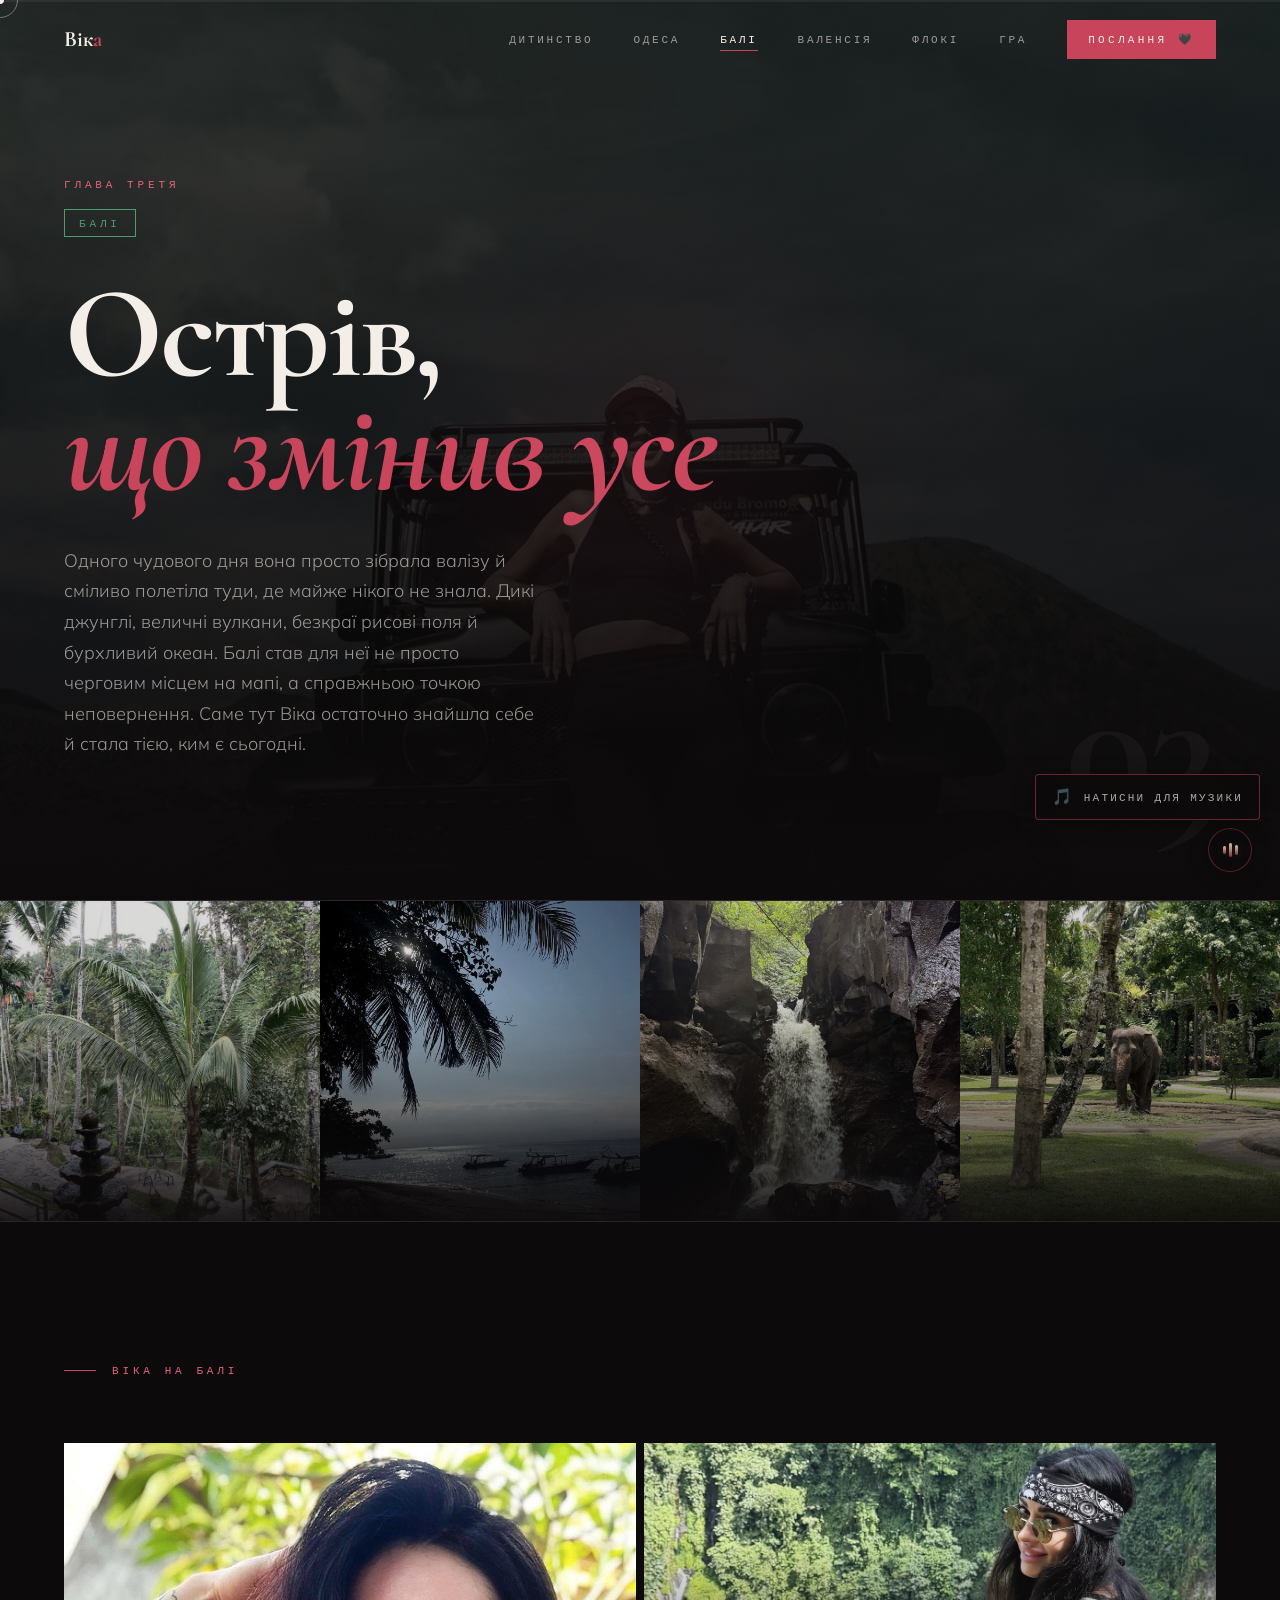
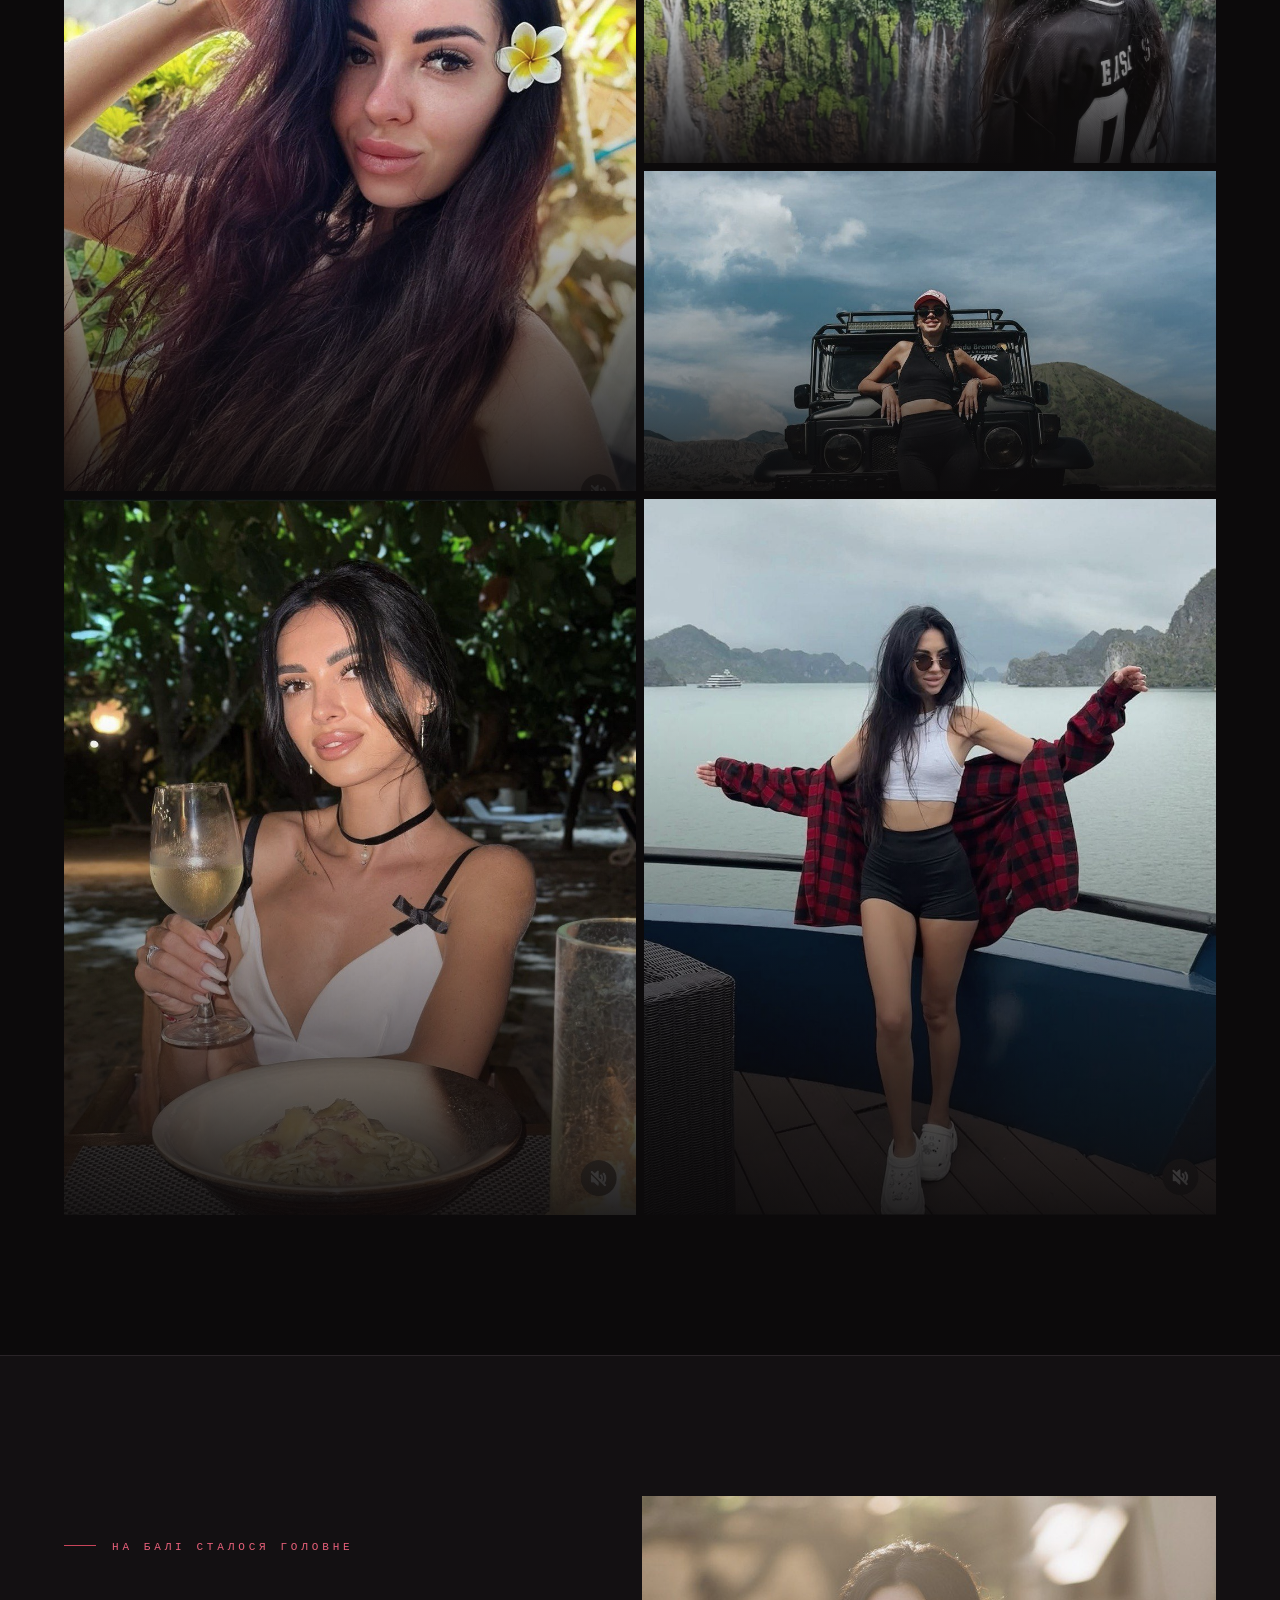
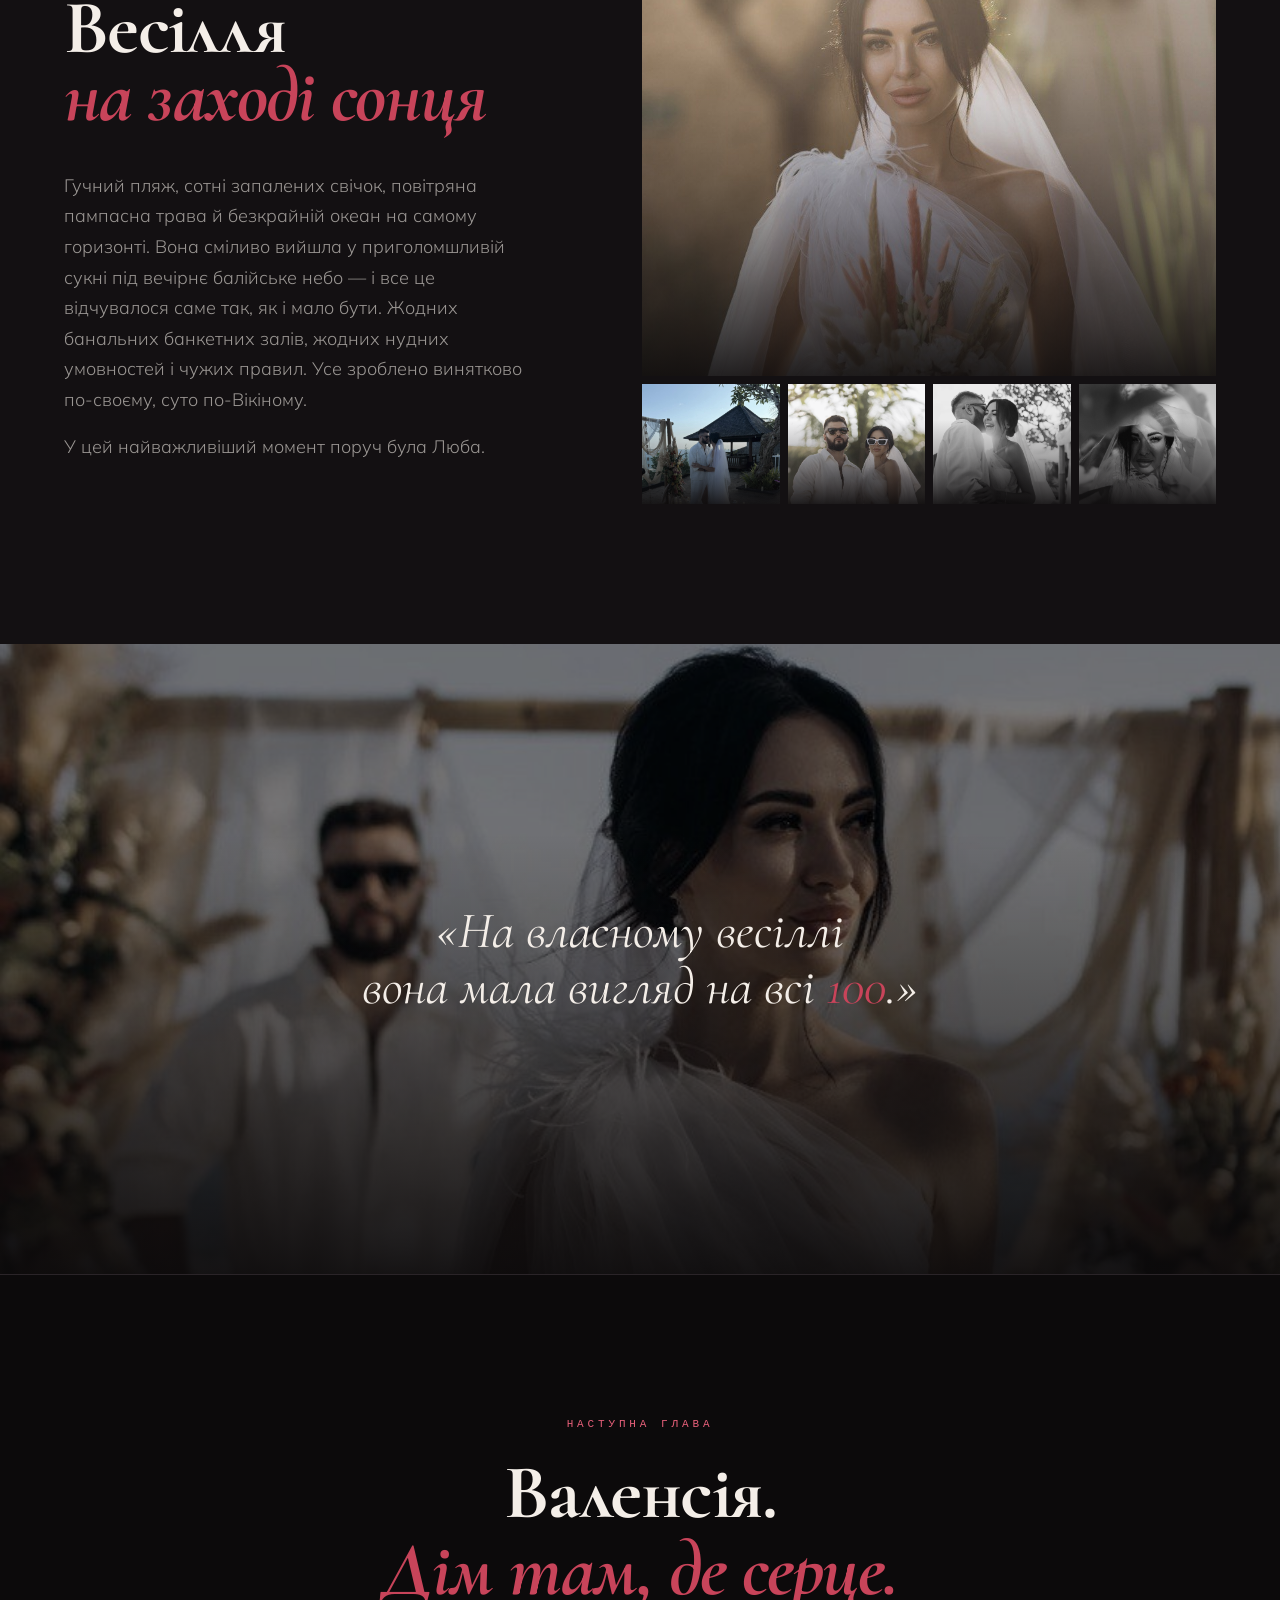
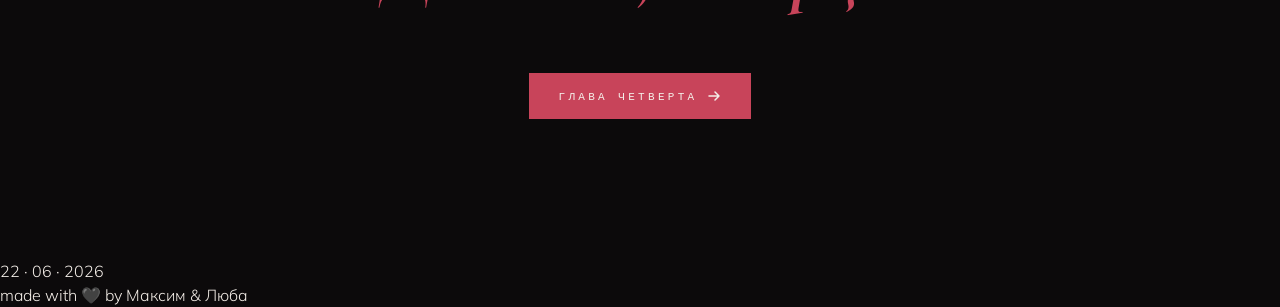
==== commit 18cae1ed: "Update bali.html" ====
--- a/pages/bali.html
+++ b/pages/bali.html
@@ -58,7 +58,7 @@
 <p class="t-body city-hero-desc">
         Одного чудового дня вона просто зібрала валізу й сміливо полетіла туди, де майже нікого не знала. 
 		Дикі джунглі, величні вулкани, безкраї рисові поля й бурхливий океан. 
-		Балі стало для неї не просто черговим місцем на мапі, а справжньою точкою неповернення. 
+		Балі став для неї не просто черговим місцем на мапі, а справжньою точкою неповернення. 
 		Саме тут Віка остаточно знайшла себе й стала тією, ким є сьогодні.
       </p>
 </div>
